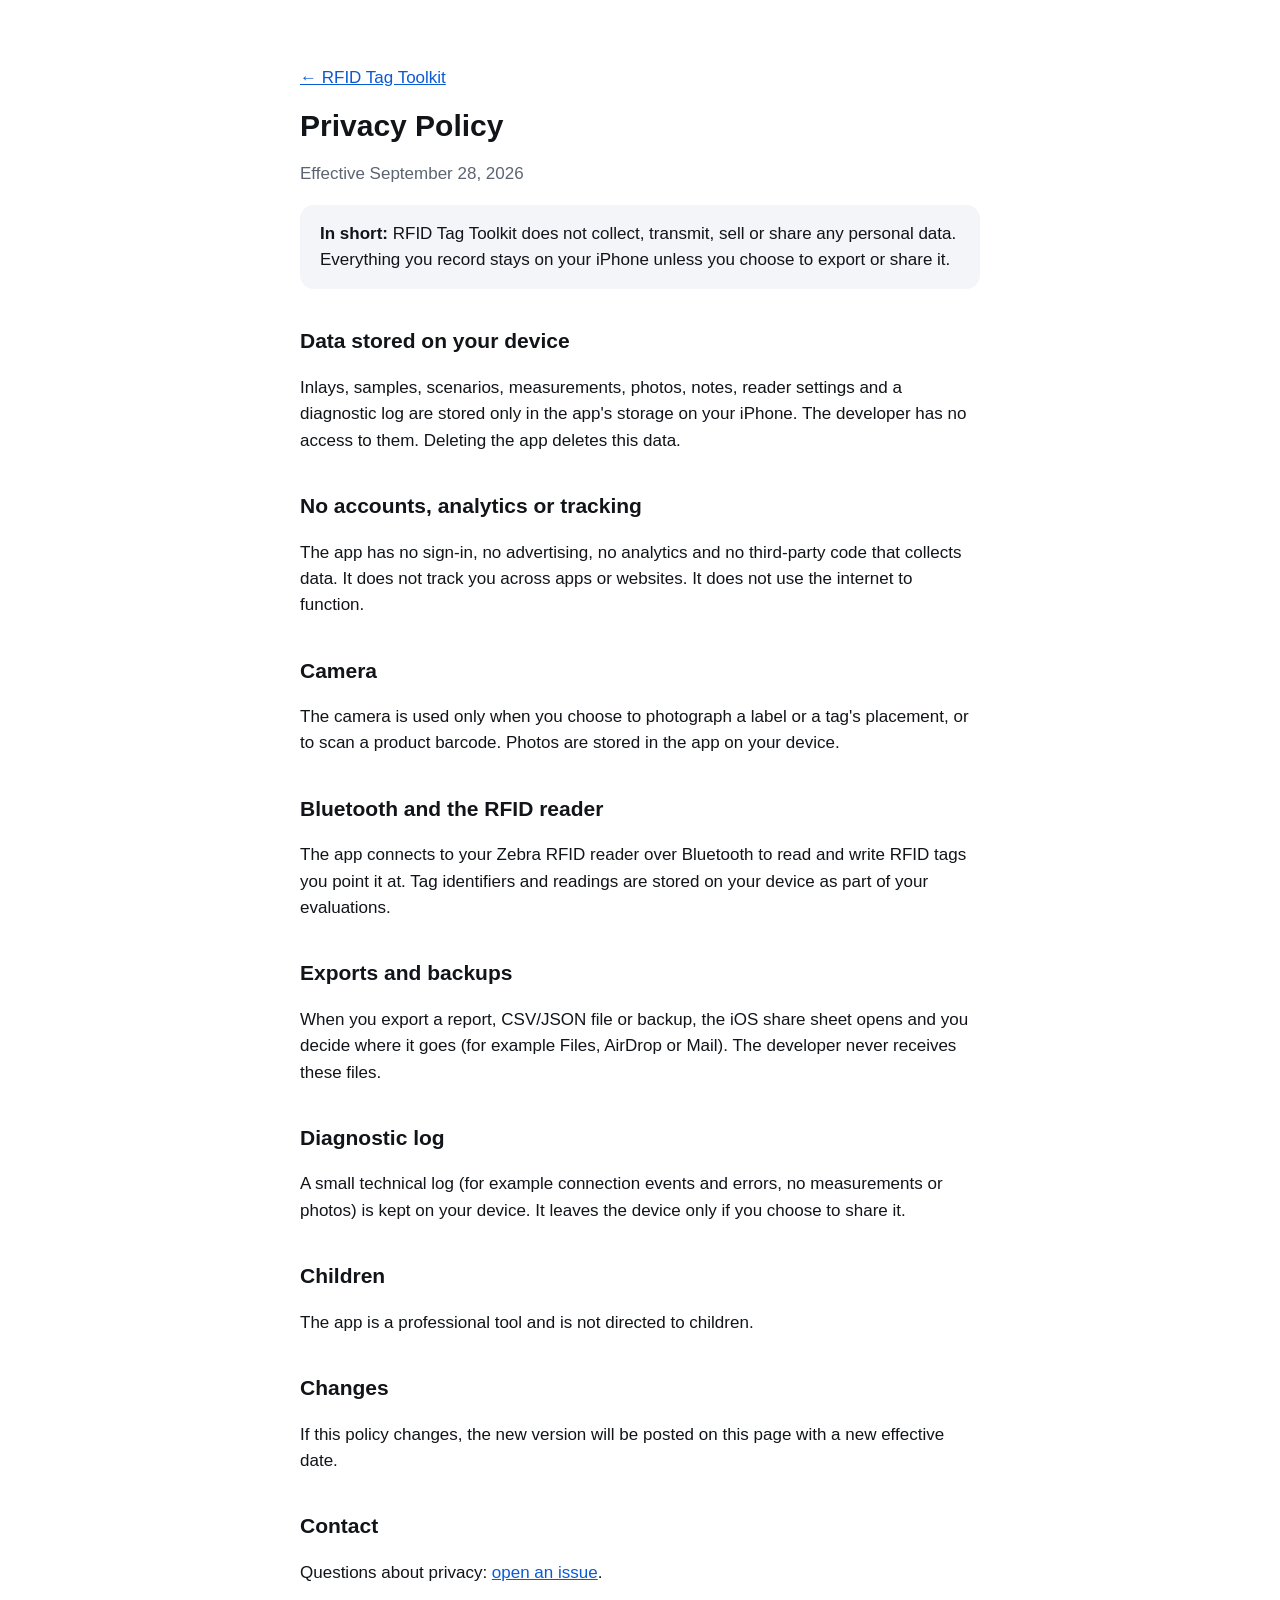
==== privacy.html @ 2c6a4f09 "Privacy policy and support pages Co-Authored-By: Claude Opus 5.5 <noreply@anthropic.com>" ====
<!doctype html>
<html lang="en">
<head>
  <meta charset="utf-8" />
  <meta name="viewport" content="width=device-width, initial-scale=1" />
  <title>Privacy Policy — RFID Tag Toolkit</title>
  <link rel="icon" href="icon.png" />
  <link rel="stylesheet" href="style.css" />
</head>
<body>
  <main>
    <p><a href="index.html">← RFID Tag Toolkit</a></p>
    <h1>Privacy Policy</h1>
    <p class="muted">Effective September 28, 2026</p>

    <div class="card"><strong>In short:</strong> RFID Tag Toolkit does not collect, transmit, sell or share any personal data. Everything you record stays on your iPhone unless you choose to export or share it.</div>

    <h2>Data stored on your device</h2>
    <p>Inlays, samples, scenarios, measurements, photos, notes, reader settings and a diagnostic log are stored only in the app's storage on your iPhone. The developer has no access to them. Deleting the app deletes this data.</p>

    <h2>No accounts, analytics or tracking</h2>
    <p>The app has no sign-in, no advertising, no analytics and no third-party code that collects data. It does not track you across apps or websites. It does not use the internet to function.</p>

    <h2>Camera</h2>
    <p>The camera is used only when you choose to photograph a label or a tag's placement, or to scan a product barcode. Photos are stored in the app on your device.</p>

    <h2>Bluetooth and the RFID reader</h2>
    <p>The app connects to your Zebra RFID reader over Bluetooth to read and write RFID tags you point it at. Tag identifiers and readings are stored on your device as part of your evaluations.</p>

    <h2>Exports and backups</h2>
    <p>When you export a report, CSV/JSON file or backup, the iOS share sheet opens and you decide where it goes (for example Files, AirDrop or Mail). The developer never receives these files.</p>

    <h2>Diagnostic log</h2>
    <p>A small technical log (for example connection events and errors, no measurements or photos) is kept on your device. It leaves the device only if you choose to share it.</p>

    <h2>Children</h2>
    <p>The app is a professional tool and is not directed to children.</p>

    <h2>Changes</h2>
    <p>If this policy changes, the new version will be posted on this page with a new effective date.</p>

    <h2>Contact</h2>
    <p>Questions about privacy: <a href="https://github.com/tolgabalci/rfid-tag-toolkit-site/issues">open an issue</a>.</p>
  </main>
</body>
</html>
---- style.css ----
:root { color-scheme: light dark; --bg: #ffffff; --fg: #111418; --muted: #5b6470; --accent: #0a5ad4; --card: #f3f5f8; }
@media (prefers-color-scheme: dark) { :root { --bg: #0b1220; --fg: #eef1f5; --muted: #9aa5b4; --accent: #5aa2ff; --card: #141d2e; } }
* { box-sizing: border-box; }
body { margin: 0; background: var(--bg); color: var(--fg); font: 17px/1.55 -apple-system, BlinkMacSystemFont, "Segoe UI", Helvetica, Arial, sans-serif; }
main { max-width: 720px; margin: 0 auto; padding: 48px 20px 64px; }
header { display: flex; align-items: center; gap: 16px; margin-bottom: 32px; }
header img { width: 64px; height: 64px; border-radius: 15px; }
h1 { font-size: 30px; line-height: 1.2; margin: 0; }
h2 { font-size: 21px; margin: 36px 0 8px; }
p, li { color: var(--fg); }
.muted { color: var(--muted); }
a { color: var(--accent); }
nav { display: flex; gap: 20px; margin: 8px 0 0; }
.card { background: var(--card); border-radius: 14px; padding: 16px 20px; margin: 16px 0; }
footer { margin-top: 48px; color: var(--muted); font-size: 14px; }
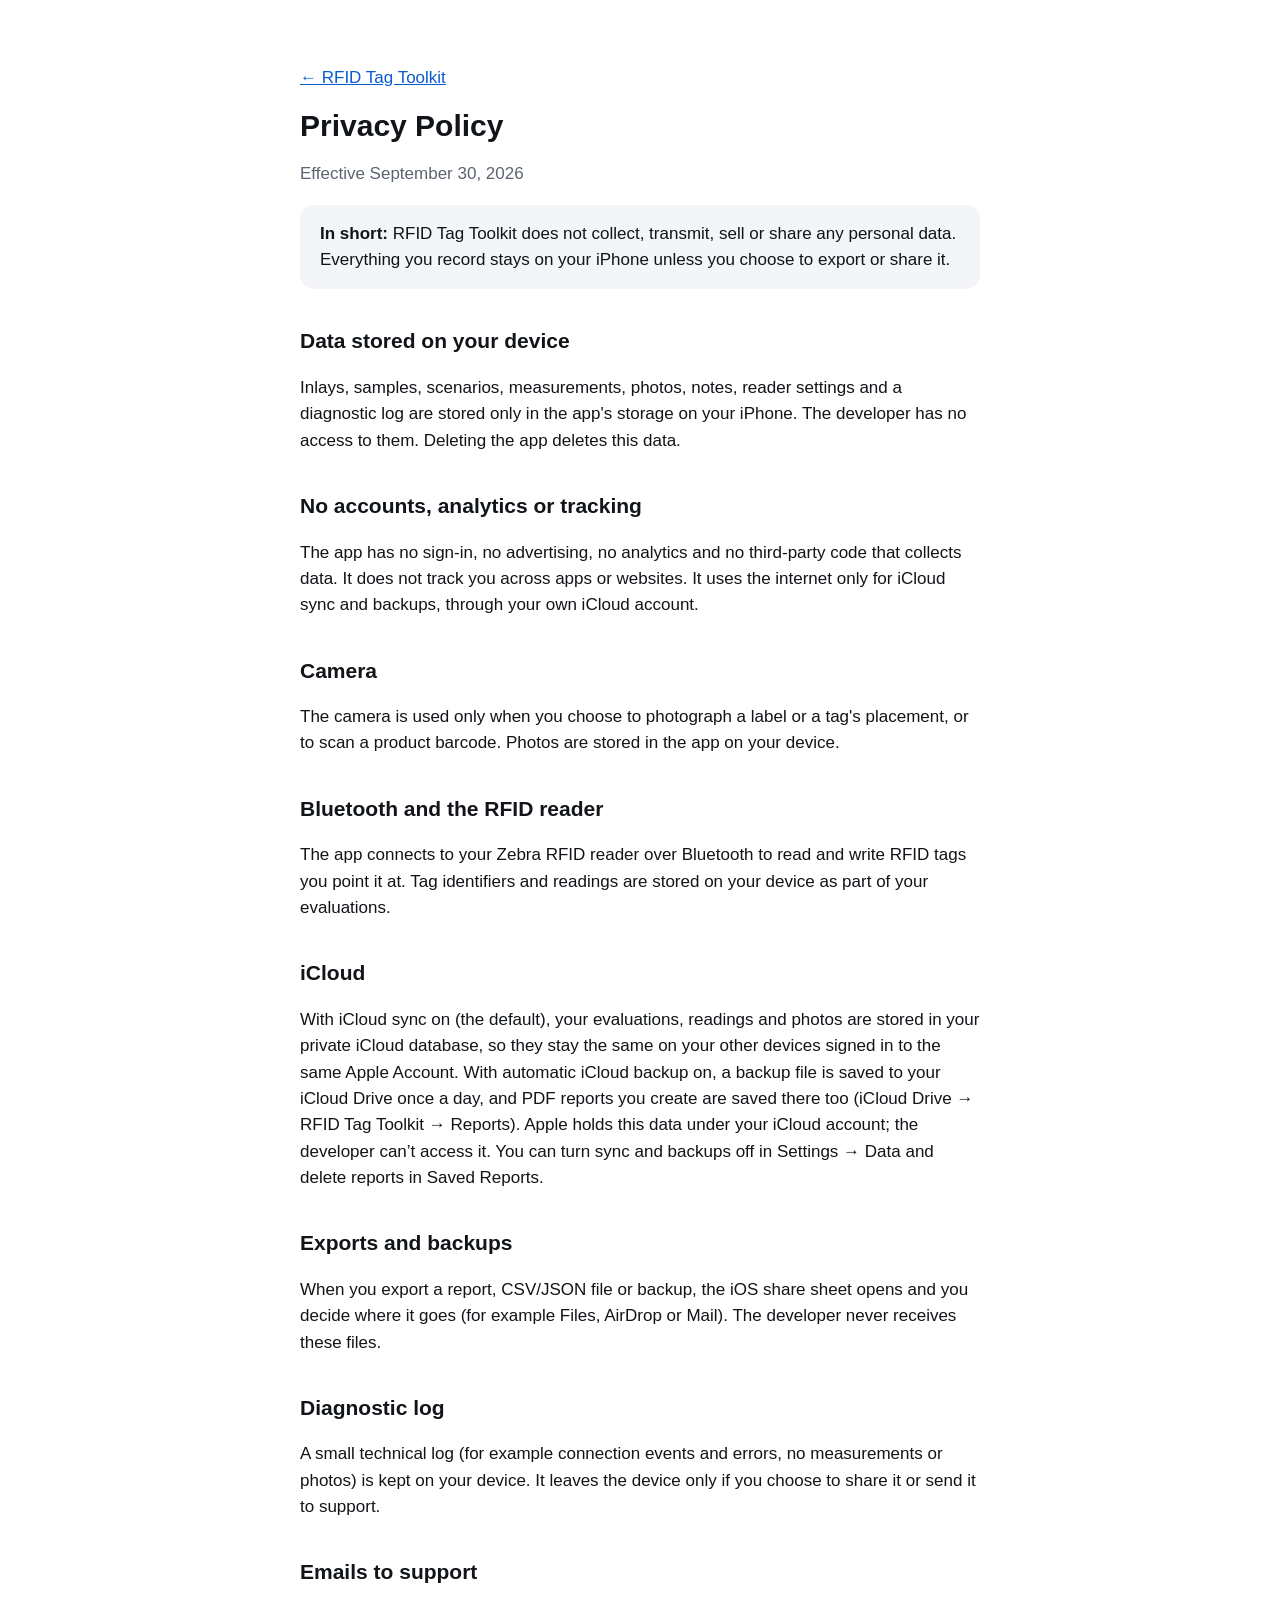
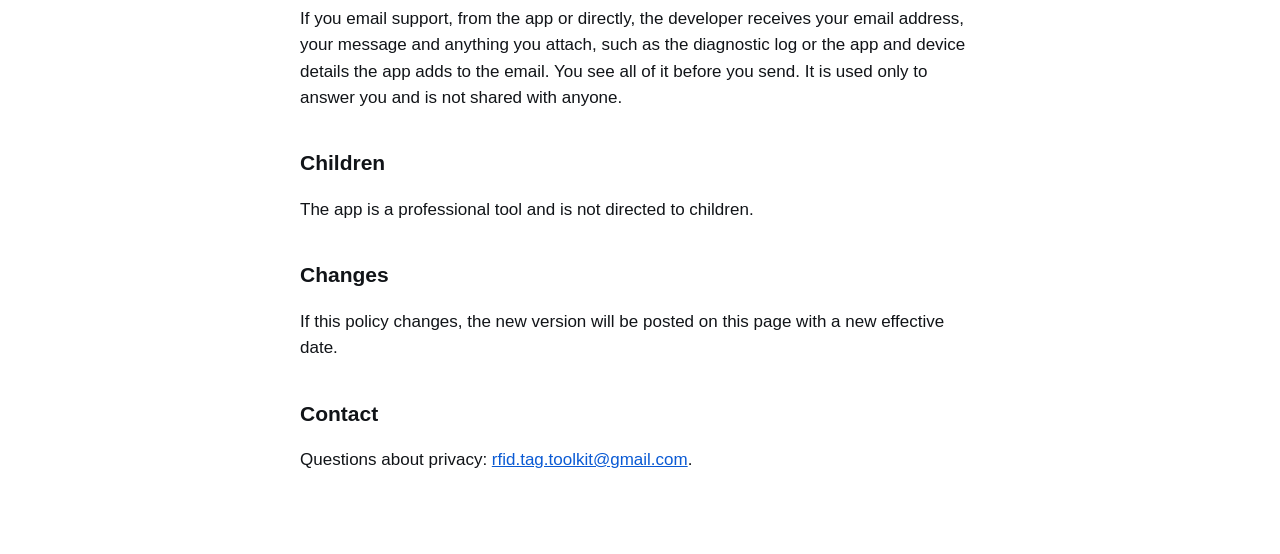
==== commit 8a532fec: "Support by email; privacy: support emails, iCloud sync, backups and reports Co-Authored-By: Claude O" ====
--- a/privacy.html
+++ b/privacy.html
@@ -11,7 +11,7 @@
   <main>
     <p><a href="index.html">← RFID Tag Toolkit</a></p>
     <h1>Privacy Policy</h1>
-    <p class="muted">Effective September 28, 2026</p>
+    <p class="muted">Effective September 30, 2026</p>
 
     <div class="card"><strong>In short:</strong> RFID Tag Toolkit does not collect, transmit, sell or share any personal data. Everything you record stays on your iPhone unless you choose to export or share it.</div>
 
@@ -19,7 +19,7 @@
     <p>Inlays, samples, scenarios, measurements, photos, notes, reader settings and a diagnostic log are stored only in the app's storage on your iPhone. The developer has no access to them. Deleting the app deletes this data.</p>
 
     <h2>No accounts, analytics or tracking</h2>
-    <p>The app has no sign-in, no advertising, no analytics and no third-party code that collects data. It does not track you across apps or websites. It does not use the internet to function.</p>
+    <p>The app has no sign-in, no advertising, no analytics and no third-party code that collects data. It does not track you across apps or websites. It uses the internet only for iCloud sync and backups, through your own iCloud account.</p>
 
     <h2>Camera</h2>
     <p>The camera is used only when you choose to photograph a label or a tag's placement, or to scan a product barcode. Photos are stored in the app on your device.</p>
@@ -27,11 +27,17 @@
     <h2>Bluetooth and the RFID reader</h2>
     <p>The app connects to your Zebra RFID reader over Bluetooth to read and write RFID tags you point it at. Tag identifiers and readings are stored on your device as part of your evaluations.</p>
 
+    <h2>iCloud</h2>
+    <p>With iCloud sync on (the default), your evaluations, readings and photos are stored in your private iCloud database, so they stay the same on your other devices signed in to the same Apple Account. With automatic iCloud backup on, a backup file is saved to your iCloud Drive once a day, and PDF reports you create are saved there too (iCloud Drive → RFID Tag Toolkit → Reports). Apple holds this data under your iCloud account; the developer can’t access it. You can turn sync and backups off in Settings → Data and delete reports in Saved Reports.</p>
+
     <h2>Exports and backups</h2>
     <p>When you export a report, CSV/JSON file or backup, the iOS share sheet opens and you decide where it goes (for example Files, AirDrop or Mail). The developer never receives these files.</p>
 
     <h2>Diagnostic log</h2>
-    <p>A small technical log (for example connection events and errors, no measurements or photos) is kept on your device. It leaves the device only if you choose to share it.</p>
+    <p>A small technical log (for example connection events and errors, no measurements or photos) is kept on your device. It leaves the device only if you choose to share it or send it to support.</p>
+
+    <h2>Emails to support</h2>
+    <p>If you email support, from the app or directly, the developer receives your email address, your message and anything you attach, such as the diagnostic log or the app and device details the app adds to the email. You see all of it before you send. It is used only to answer you and is not shared with anyone.</p>
 
     <h2>Children</h2>
     <p>The app is a professional tool and is not directed to children.</p>
@@ -40,7 +46,7 @@
     <p>If this policy changes, the new version will be posted on this page with a new effective date.</p>
 
     <h2>Contact</h2>
-    <p>Questions about privacy: <a href="https://github.com/tolgabalci/rfid-tag-toolkit-site/issues">open an issue</a>.</p>
+    <p>Questions about privacy: <a href="mailto:rfid.tag.toolkit@gmail.com">rfid.tag.toolkit@gmail.com</a>.</p>
   </main>
 </body>
 </html>
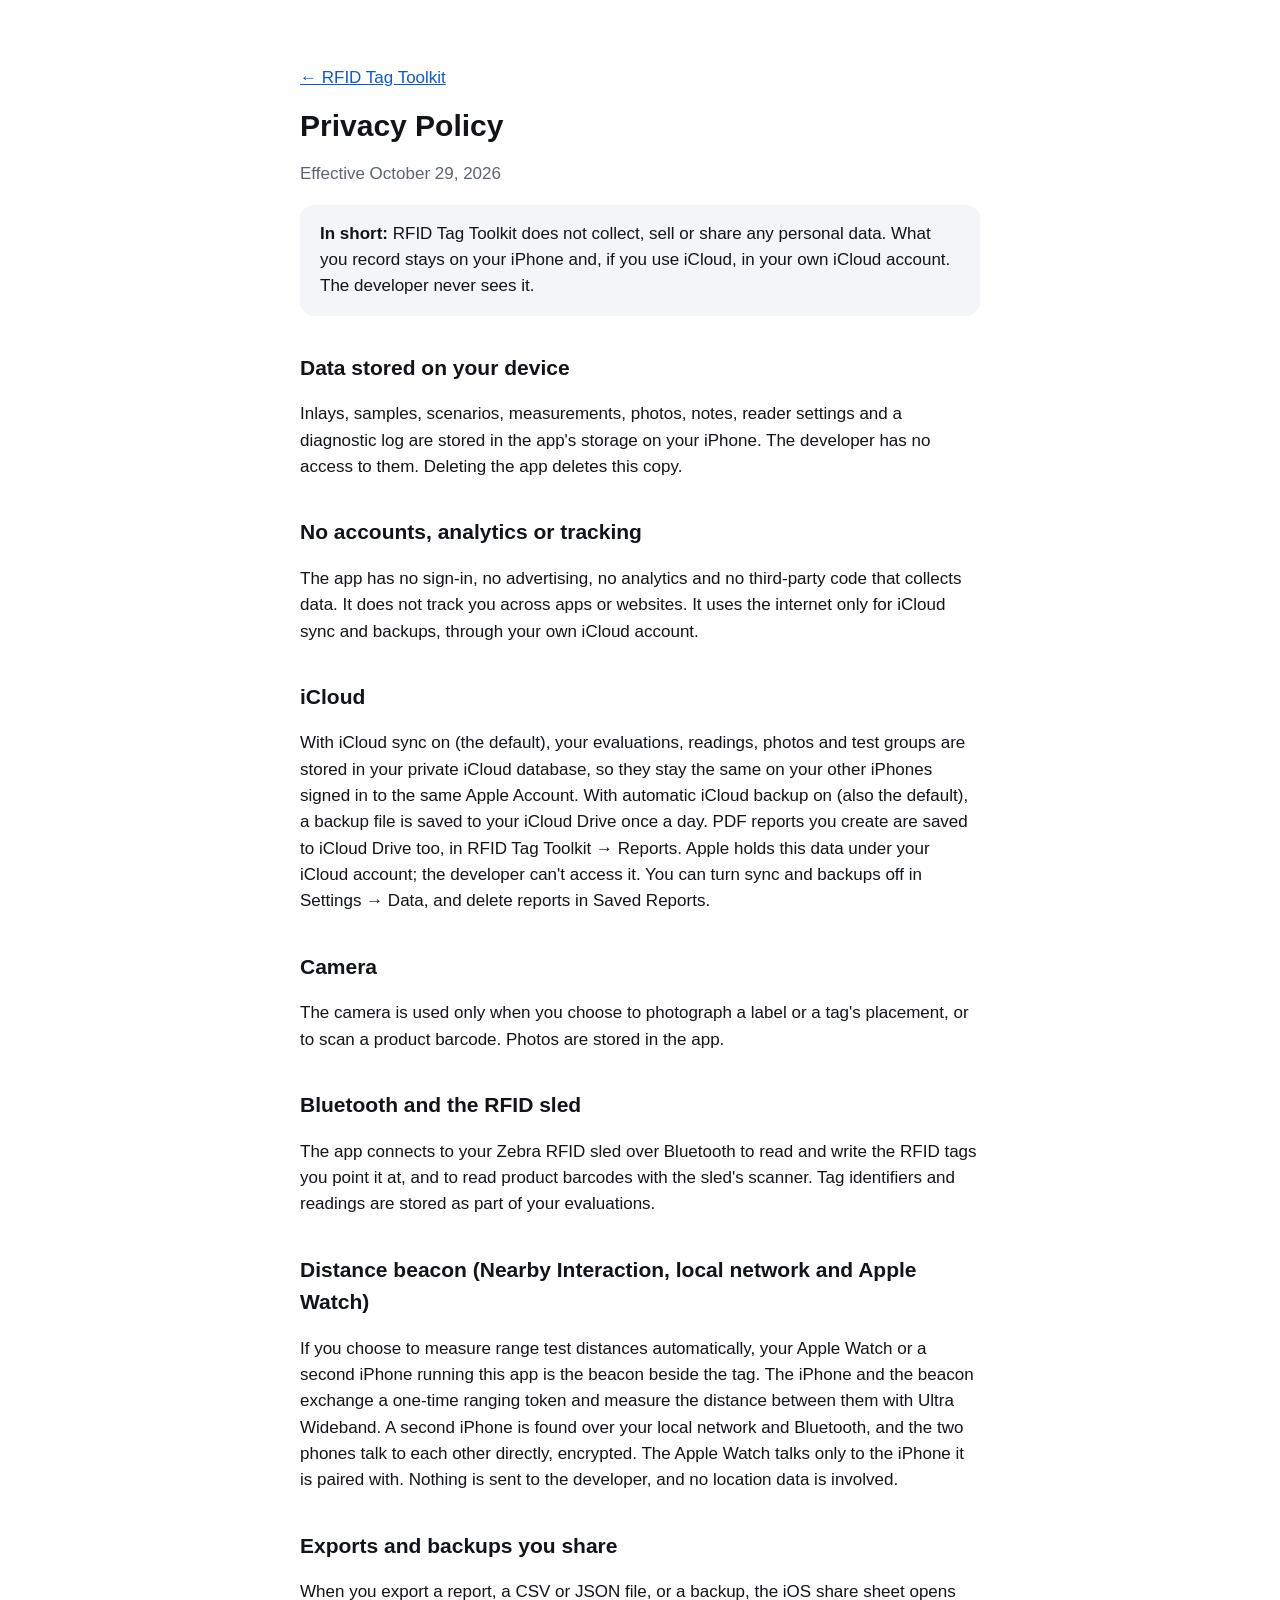
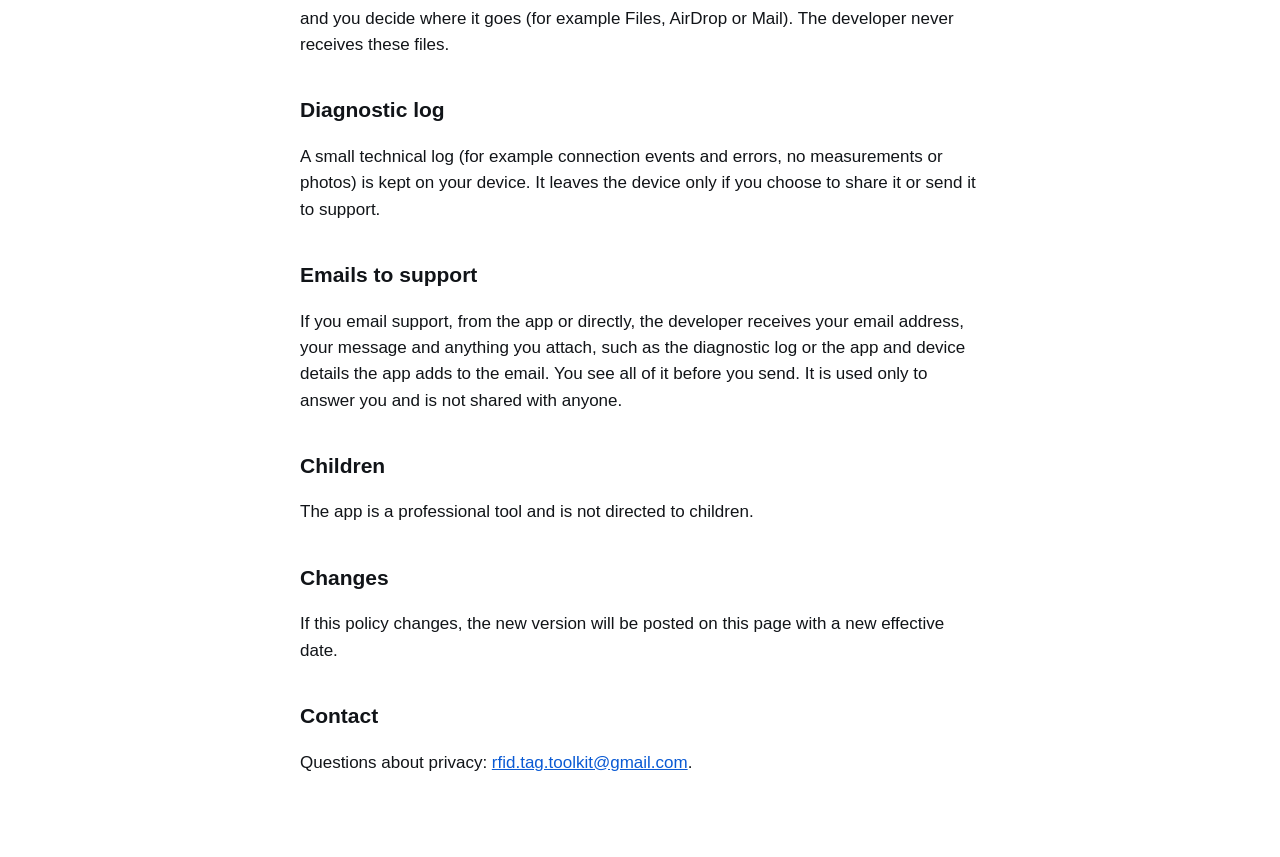
==== commit 8787e730: "Support and privacy for 1.0.0: Apple Watch beacon, RFD40-M, iOS 26, iCloud and support email The RFD" ====
--- a/privacy.html
+++ b/privacy.html
@@ -3,7 +3,7 @@
 <head>
   <meta charset="utf-8" />
   <meta name="viewport" content="width=device-width, initial-scale=1" />
-  <title>Privacy Policy — RFID Tag Toolkit</title>
+  <title>Privacy Policy | RFID Tag Toolkit</title>
   <link rel="icon" href="icon.png" />
   <link rel="stylesheet" href="style.css" />
 </head>
@@ -11,27 +11,30 @@
   <main>
     <p><a href="index.html">← RFID Tag Toolkit</a></p>
     <h1>Privacy Policy</h1>
-    <p class="muted">Effective September 30, 2026</p>
+    <p class="muted">Effective October 29, 2026</p>
 
-    <div class="card"><strong>In short:</strong> RFID Tag Toolkit does not collect, transmit, sell or share any personal data. Everything you record stays on your iPhone unless you choose to export or share it.</div>
+    <div class="card"><strong>In short:</strong> RFID Tag Toolkit does not collect, sell or share any personal data. What you record stays on your iPhone and, if you use iCloud, in your own iCloud account. The developer never sees it.</div>
 
     <h2>Data stored on your device</h2>
-    <p>Inlays, samples, scenarios, measurements, photos, notes, reader settings and a diagnostic log are stored only in the app's storage on your iPhone. The developer has no access to them. Deleting the app deletes this data.</p>
+    <p>Inlays, samples, scenarios, measurements, photos, notes, reader settings and a diagnostic log are stored in the app's storage on your iPhone. The developer has no access to them. Deleting the app deletes this copy.</p>
 
     <h2>No accounts, analytics or tracking</h2>
     <p>The app has no sign-in, no advertising, no analytics and no third-party code that collects data. It does not track you across apps or websites. It uses the internet only for iCloud sync and backups, through your own iCloud account.</p>
 
+    <h2>iCloud</h2>
+    <p>With iCloud sync on (the default), your evaluations, readings, photos and test groups are stored in your private iCloud database, so they stay the same on your other iPhones signed in to the same Apple Account. With automatic iCloud backup on (also the default), a backup file is saved to your iCloud Drive once a day. PDF reports you create are saved to iCloud Drive too, in RFID Tag Toolkit → Reports. Apple holds this data under your iCloud account; the developer can't access it. You can turn sync and backups off in Settings → Data, and delete reports in Saved Reports.</p>
+
     <h2>Camera</h2>
-    <p>The camera is used only when you choose to photograph a label or a tag's placement, or to scan a product barcode. Photos are stored in the app on your device.</p>
+    <p>The camera is used only when you choose to photograph a label or a tag's placement, or to scan a product barcode. Photos are stored in the app.</p>
 
-    <h2>Bluetooth and the RFID reader</h2>
-    <p>The app connects to your Zebra RFID reader over Bluetooth to read and write RFID tags you point it at. Tag identifiers and readings are stored on your device as part of your evaluations.</p>
+    <h2>Bluetooth and the RFID sled</h2>
+    <p>The app connects to your Zebra RFID sled over Bluetooth to read and write the RFID tags you point it at, and to read product barcodes with the sled's scanner. Tag identifiers and readings are stored as part of your evaluations.</p>
 
-    <h2>iCloud</h2>
-    <p>With iCloud sync on (the default), your evaluations, readings and photos are stored in your private iCloud database, so they stay the same on your other devices signed in to the same Apple Account. With automatic iCloud backup on, a backup file is saved to your iCloud Drive once a day, and PDF reports you create are saved there too (iCloud Drive → RFID Tag Toolkit → Reports). Apple holds this data under your iCloud account; the developer can’t access it. You can turn sync and backups off in Settings → Data and delete reports in Saved Reports.</p>
+    <h2>Distance beacon (Nearby Interaction, local network and Apple Watch)</h2>
+    <p>If you choose to measure range test distances automatically, your Apple Watch or a second iPhone running this app is the beacon beside the tag. The iPhone and the beacon exchange a one-time ranging token and measure the distance between them with Ultra Wideband. A second iPhone is found over your local network and Bluetooth, and the two phones talk to each other directly, encrypted. The Apple Watch talks only to the iPhone it is paired with. Nothing is sent to the developer, and no location data is involved.</p>
 
-    <h2>Exports and backups</h2>
-    <p>When you export a report, CSV/JSON file or backup, the iOS share sheet opens and you decide where it goes (for example Files, AirDrop or Mail). The developer never receives these files.</p>
+    <h2>Exports and backups you share</h2>
+    <p>When you export a report, a CSV or JSON file, or a backup, the iOS share sheet opens and you decide where it goes (for example Files, AirDrop or Mail). The developer never receives these files.</p>
 
     <h2>Diagnostic log</h2>
     <p>A small technical log (for example connection events and errors, no measurements or photos) is kept on your device. It leaves the device only if you choose to share it or send it to support.</p>
